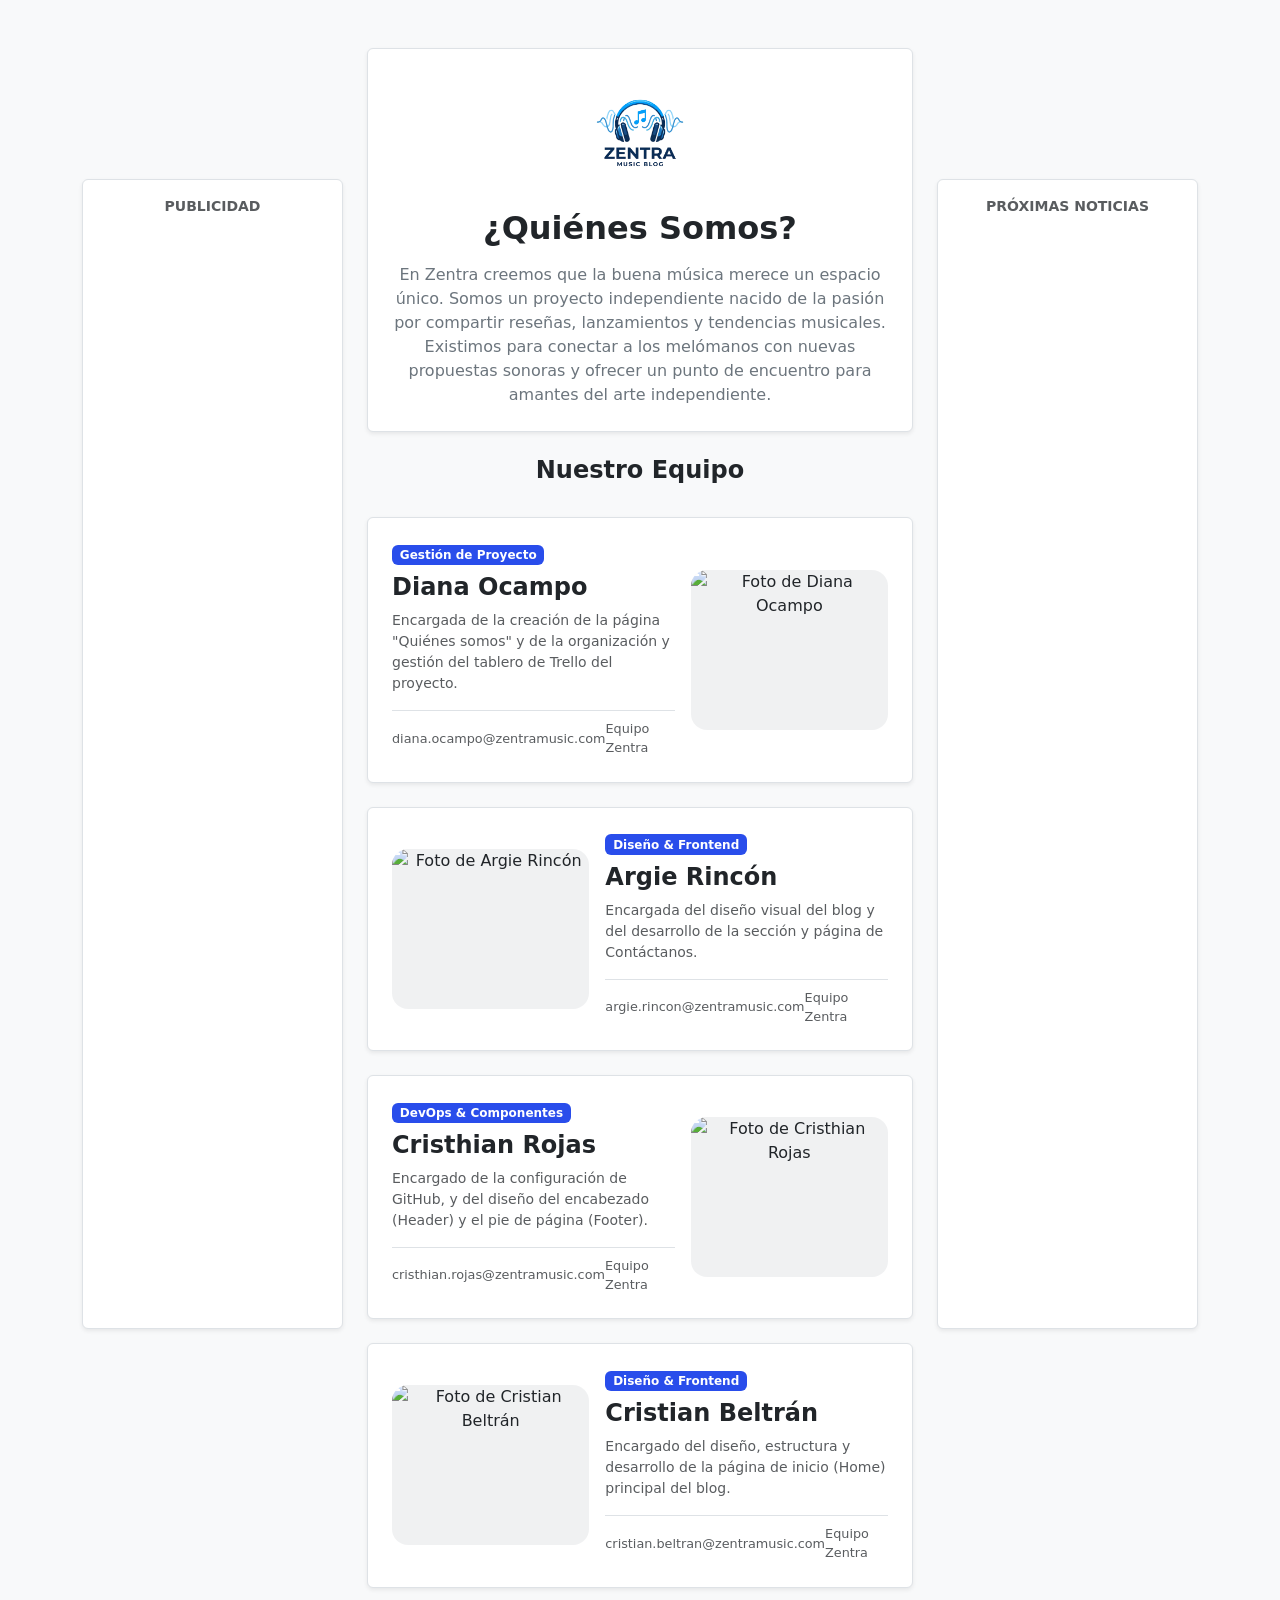
==== src/about-us/index.html @ db3b2923 "refactor: restructure about us section" ====
<!DOCTYPE html>
<html lang="es">

<head>
  <meta charset="UTF-8">
  <meta name="viewport" content="width=device-width, initial-scale=1.0">
  <title>Quiénes Somos - Zentra</title>

  <!-- Bootstrap 5 CSS -->
  <link href="https://cdn.jsdelivr.net/npm/bootstrap@5.3.3/dist/css/bootstrap.min.css" rel="stylesheet">
  <!-- Google Fonts: Inter -->
  <link rel="preconnect" href="https://fonts.googleapis.com">
  <link rel="preconnect" href="https://fonts.gstatic.com" crossorigin>
  <link href="https://fonts.googleapis.com/css2?family=Inter:wght@400;500;600;700&display=swap" rel="stylesheet">

  <link rel="stylesheet" href="about-us.css">
</head>

<body class="bg-light d-flex flex-column min-vh-100">

  <!-- AQUI VA EL NAVBAAR -->

  <main class="container my-5 flex-grow-1">
    <div class="row g-4">

      <aside class="sidebar-desktop col-lg-3">
        <div class="p-3 bg-white border rounded text-center text-muted shadow-sm sidebar-box">
          <small class="d-block text-uppercase fw-semibold mb-2">Publicidad</small>
          <!-- Espacio para publicidad -->
        </div>
      </aside>

      <!-- Contenido principal -->
      <section class="col-lg-6">

        <div class="bg-white p-4 border rounded shadow-sm mb-4 text-center">
          <img src="../logo.png" alt="Logo de Zentra" class="img-fluid mb-3 about-logo">
          <h1 class="h2 fw-bold mb-3">¿Quiénes Somos?</h1>
          <p class="text-secondary lead fs-6 mb-0">
            En <strong>Zentra</strong> creemos que la buena música merece un espacio único. Somos un proyecto
            independiente nacido de la pasión por compartir reseñas, lanzamientos y tendencias musicales. Existimos para
            conectar a los melómanos con nuevas propuestas sonoras y ofrecer un punto de encuentro para amantes del arte
            independiente.
          </p>
        </div>

        <!-- Tarjetas del Equipo -->
        <div class="d-flex flex-column gap-4 mb-4">
          <h2 class="h4 fw-bold text-center mb-2">Nuestro Equipo</h2>

          <!-- Vienen de los template strings -->
          <div id="team-cards" class="d-flex flex-column gap-4"></div>
        </div>
      </section>

      <aside class="sidebar-desktop col-lg-3">
        <div class="p-3 bg-white border rounded text-center text-muted shadow-sm sidebar-box">
          <small class="d-block text-uppercase fw-semibold mb-2">Próximas Noticias</small>
          <!-- Espacio para noticias -->
        </div>
      </aside>


      <!-- SIDEBARS MOBILE -->
      <aside class="sidebar-mobile col-lg-3">
        <div class="p-3 bg-white border rounded text-center text-muted shadow-sm sidebar-box">
          <small class="d-block text-uppercase fw-semibold mb-2">Próximas Noticias</small>
          <!-- Noticias -->
        </div>
      </aside>

      <aside class="sidebar-mobile col-lg-3">
        <div class="p-3 bg-white border rounded text-center text-muted shadow-sm sidebar-box">
          <small class="d-block text-uppercase fw-semibold mb-2">Publicidad</small>
          <!-- Publicidad -->
        </div>
      </aside>
    </div>
  </main>

  <!-- AQUI VA EL FOOTER -->

  <!-- Bootstrap 5 JavaScript Bundle -->
  <script src="https://cdn.jsdelivr.net/npm/bootstrap@5.3.3/dist/js/bootstrap.bundle.min.js"></script>
  <!-- Tarjetas del equipo -->
  <script src="about-us.js"></script>
</body>

</html>
---- src/about-us/about-us.css ----
.sidebar-desktop {
  display: none;
}

.sidebar-mobile {
  height: 400px;
}

.sidebar-box {
  height: 100%;
}

.about-logo {
  max-height: 120px;
}

.team-role-badge {
  background-color: #294deb;
}

.team-avatar {
  height: 160px;
  width: 100%;
}

.team-avatar img {
  display: block;
  width: 100%;
  height: 100%;
  object-fit: cover;
}

.team-card-meta {
  font-size: 0.8rem;
}



@media (min-width: 768px) {
  .sidebar-desktop {
    display: block;
  }

  .sidebar-mobile {
    display: none;
  }

  .sidebar-box {
    margin-top: 50%;
    height: calc(80% - 100px);
  }

}
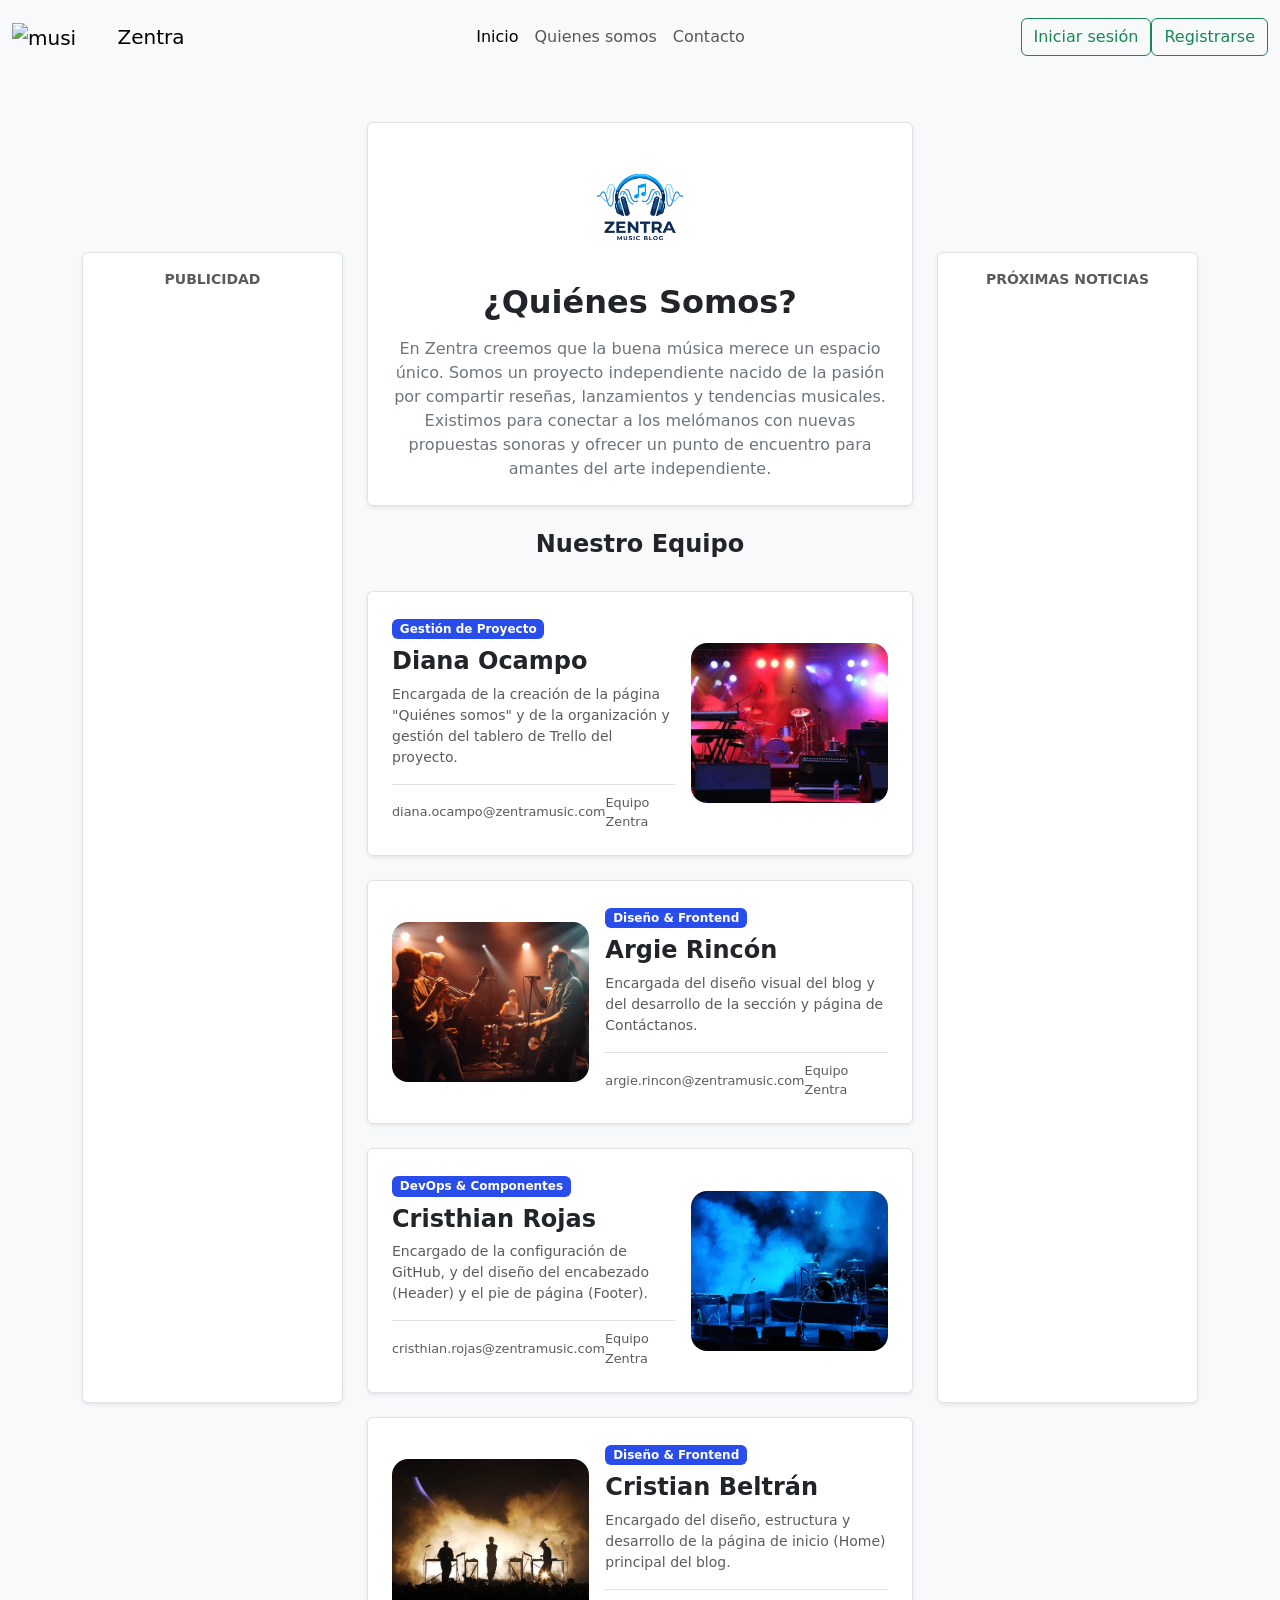
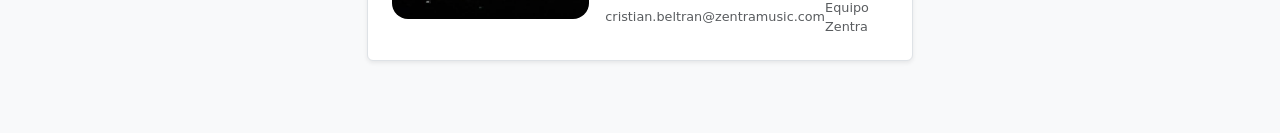
==== commit 93d39ffd: "corriendo rutas en quienes somos" ====
--- a/src/about-us/index.html
+++ b/src/about-us/index.html
@@ -17,6 +17,46 @@
 </head>
 
 <body class="bg-light d-flex flex-column min-vh-100">
+
+  <header>
+    <nav class="navbar navbar-expand-lg bg-body-tertiary" style="background-color: #FDFDFD;" data-bs-theme="light">
+      <div>
+        <nav class="navbar bg-body-tertiary">
+          <div class="container">
+            <a class="navbar-brand" href="index.html">
+              <img src="https://cdn-icons-png.flaticon.com/128/11471/11471627.png" alt="music" width="30" height="24">
+            </a>
+          </div>
+        </nav>
+      </div>
+      <div class="container-fluid">
+        <a class="navbar-brand" href="index.html">Zentra</a>
+        <button class="navbar-toggler" type="button" data-bs-toggle="collapse" data-bs-target="#navbarSupportedContent"
+          aria-controls="navbarSupportedContent" aria-expanded="false" aria-label="Toggle navigation">
+          <span class="navbar-toggler-icon"></span>
+        </button>
+        <div class="collapse navbar-collapse" id="navbarSupportedContent">
+          <ul class="navbar-nav mx-auto mb-2 mb-lg-0">
+            <li class="nav-item">
+              <a class="nav-link active" aria-current="page" href="../index.html">Inicio</a>
+            </li>
+            <li class="nav-item">
+              <a class="nav-link" href="index.html">Quienes somos</a>
+            </li>
+            <li class="nav-item">
+              <a class="nav-link" href="../contact-us/contact-us.html">Contacto</a>
+            </li>
+          </ul>
+        </div>
+        <div class="d-flex">
+          <button class="btn btn-outline-success" type="submit">Iniciar sesión</button>
+        </div>
+        <div class="d-flex">
+          <button class="btn btn-outline-success" type="submit">Registrarse</button>
+        </div>
+      </div>
+    </nav>
+  </header>
 
   <!-- AQUI VA EL NAVBAAR -->
 
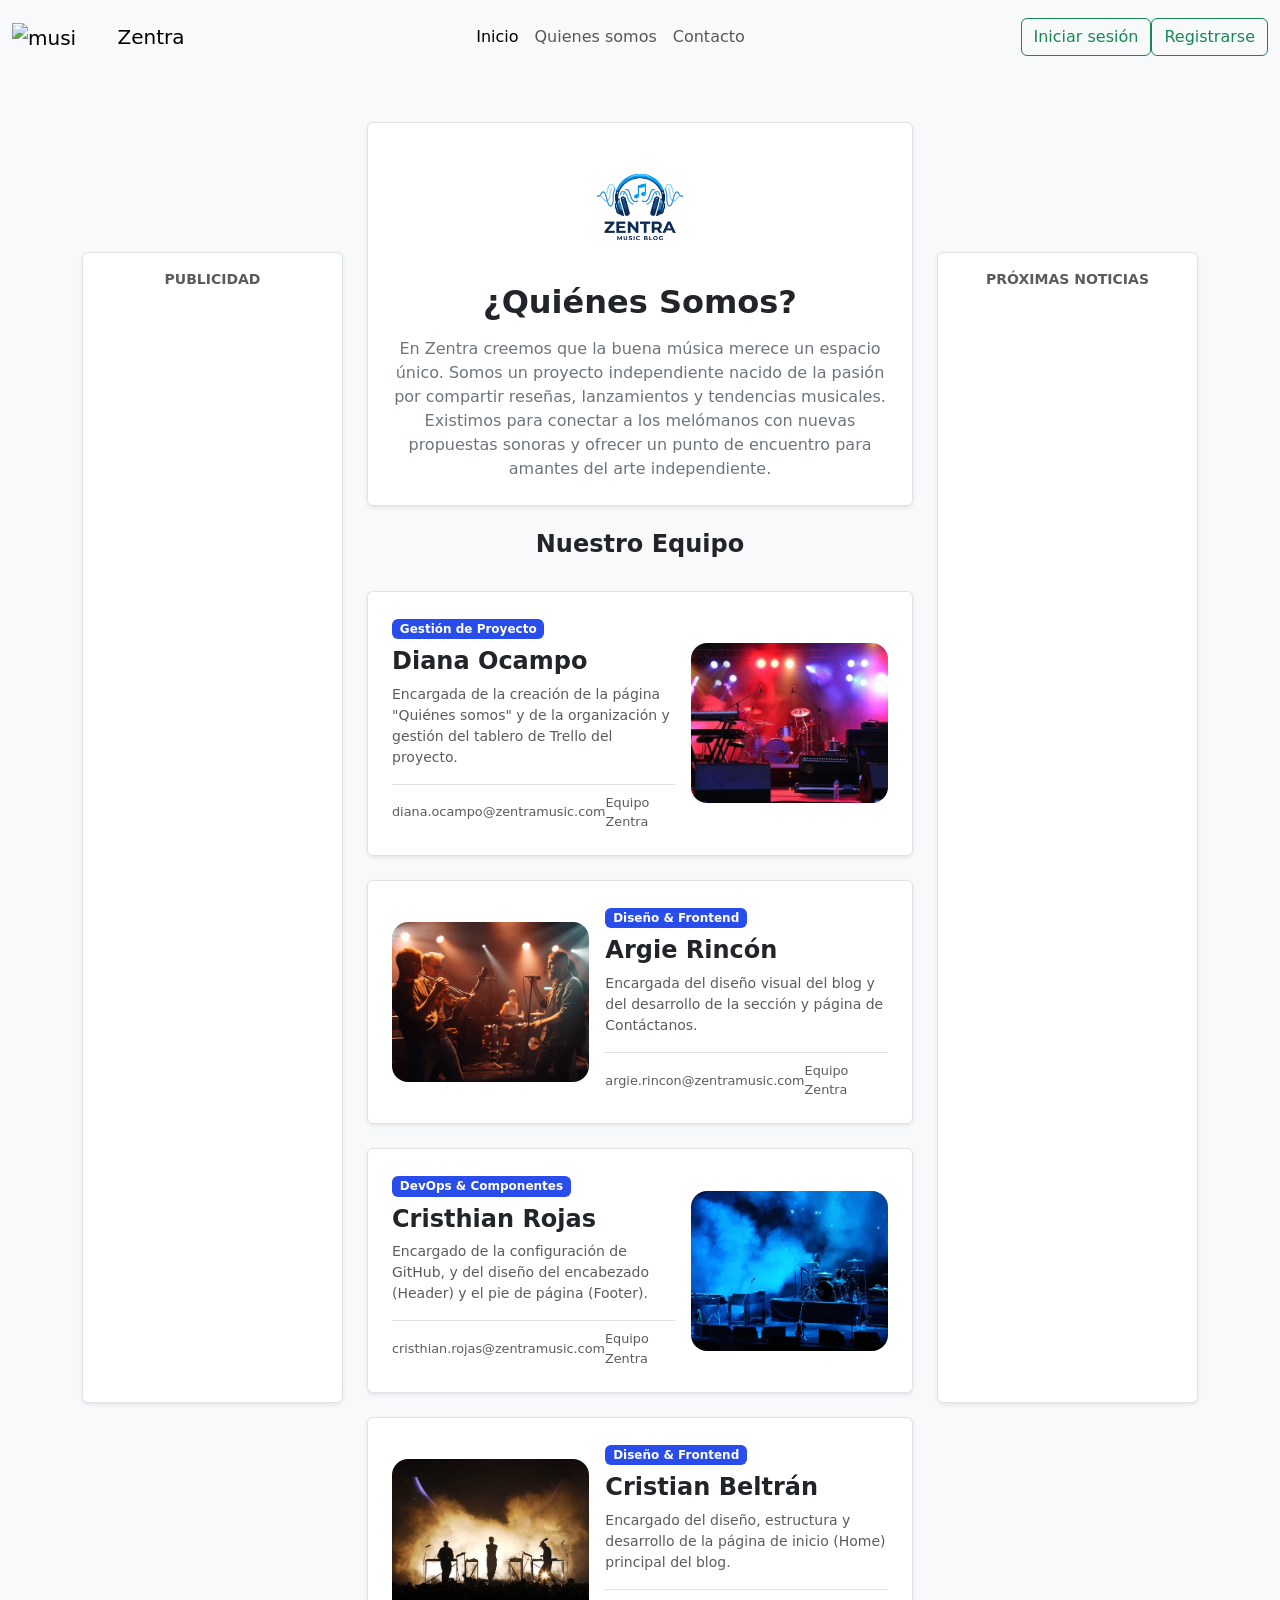
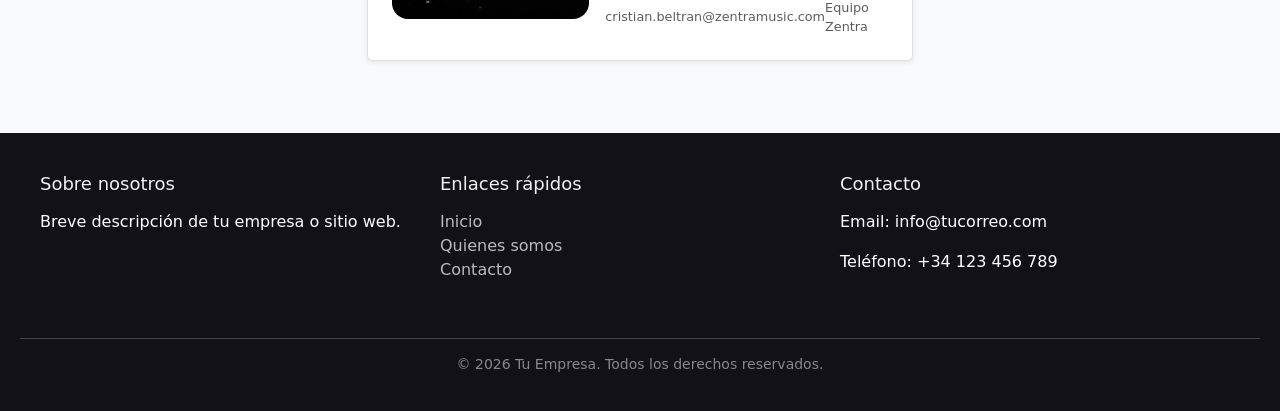
==== commit aa5543f8: "footer en quienes somos" ====
--- a/src/about-us/index.html
+++ b/src/about-us/index.html
@@ -23,7 +23,7 @@
       <div>
         <nav class="navbar bg-body-tertiary">
           <div class="container">
-            <a class="navbar-brand" href="index.html">
+            <a class="navbar-brand" href="../index.html">
               <img src="https://cdn-icons-png.flaticon.com/128/11471/11471627.png" alt="music" width="30" height="24">
             </a>
           </div>
@@ -119,6 +119,32 @@
   </main>
 
   <!-- AQUI VA EL FOOTER -->
+   <div id="footer">
+      <!-- footer -->
+      <footer class="site-footer">
+        <div class="footer-container">
+          <div class="footer-col">
+            <h3>Sobre nosotros</h3>
+            <p>Breve descripción de tu empresa o sitio web.</p>
+          </div>
+          <div class="footer-col">
+            <h3>Enlaces rápidos</h3>
+            <ul>
+              <li><a href="index.html">Inicio</a></li>
+              <li><a href="about-us.html">Quienes somos</a></li>
+              <li><a href="contact-us.html">Contacto</a></li>
+            </ul>
+          </div>
+          <div class="footer-col">
+            <h3>Contacto</h3>
+            <p>Email: info@tucorreo.com</p>
+            <p>Teléfono: +34 123 456 789</p>
+          </div>
+        </div>
+        <div class="footer-bottom">
+          <p>&copy; 2026 Tu Empresa. Todos los derechos reservados.</p>
+        </div>
+      </footer>
 
   <!-- Bootstrap 5 JavaScript Bundle -->
   <script src="https://cdn.jsdelivr.net/npm/bootstrap@5.3.3/dist/js/bootstrap.bundle.min.js"></script>
--- a/src/about-us/about-us.css
+++ b/src/about-us/about-us.css
@@ -50,4 +50,56 @@
     height: calc(80% - 100px);
   }
 
+}
+/* Estilos para el pie de página */
+.site-footer {
+  position: relative;
+  background-color: #121118;
+  color: #fff;
+  padding: 40px 20px 20px;
+  
+}
+
+.footer-container {
+  display: flex;
+  flex-wrap: wrap;
+  justify-content: space-between;
+  max-width: 1200px;
+  margin: 0 auto;
+  bottom: 0;
+}
+
+.footer-col {
+  flex: 1;
+  min-width: 250px;
+  margin-bottom: 20px;
+}
+
+.footer-col h3 {
+  font-size: 18px;
+  margin-bottom: 15px;
+  color: #f1f1f1;
+}
+
+.footer-col ul {
+  list-style: none;
+  padding: 0;
+}
+
+.footer-col ul li a {
+  color: #bbb;
+  text-decoration: none;
+}
+
+.footer-col ul li a:hover {
+  color: #fff;
+}
+
+.footer-bottom {
+  text-align: center;
+  border-top: 1px solid #444;
+  margin-top: 20px;
+  padding-top: 15px;
+  font-size: 14px;
+  color: #888;
 }
